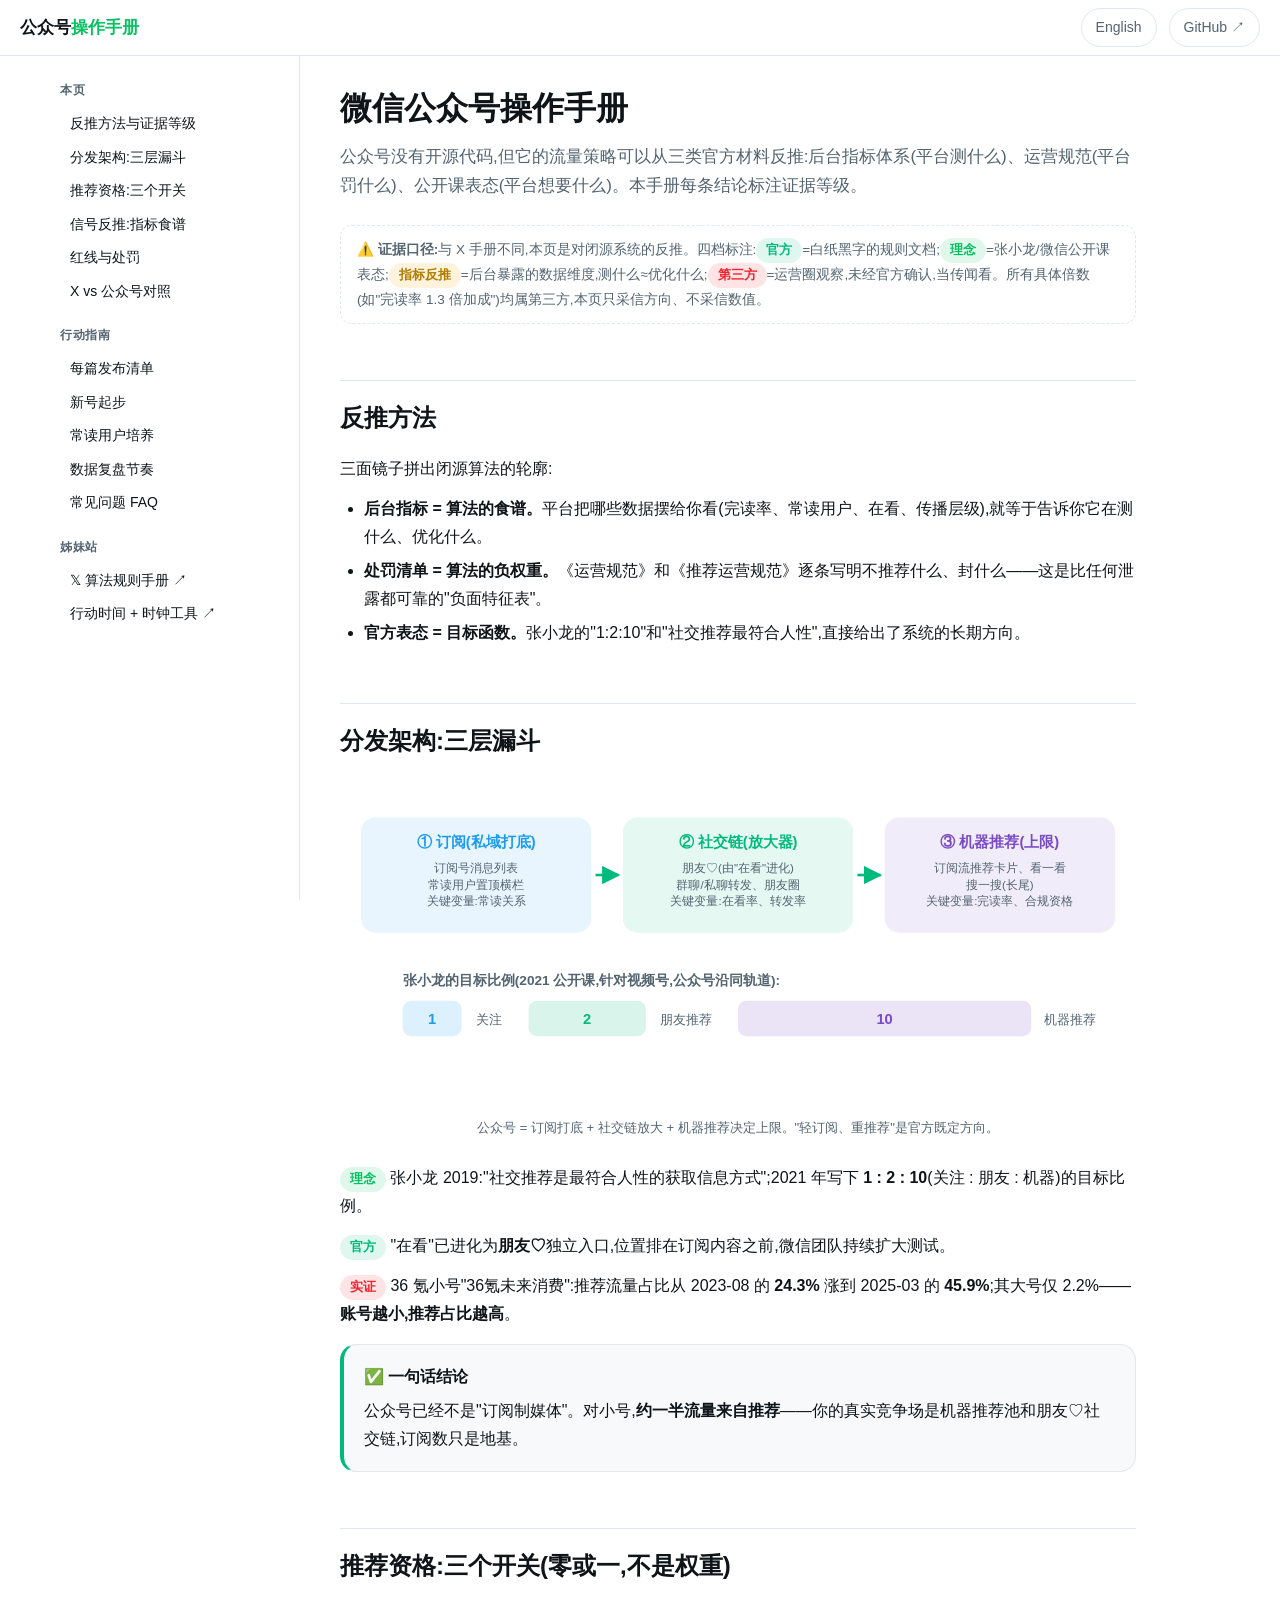
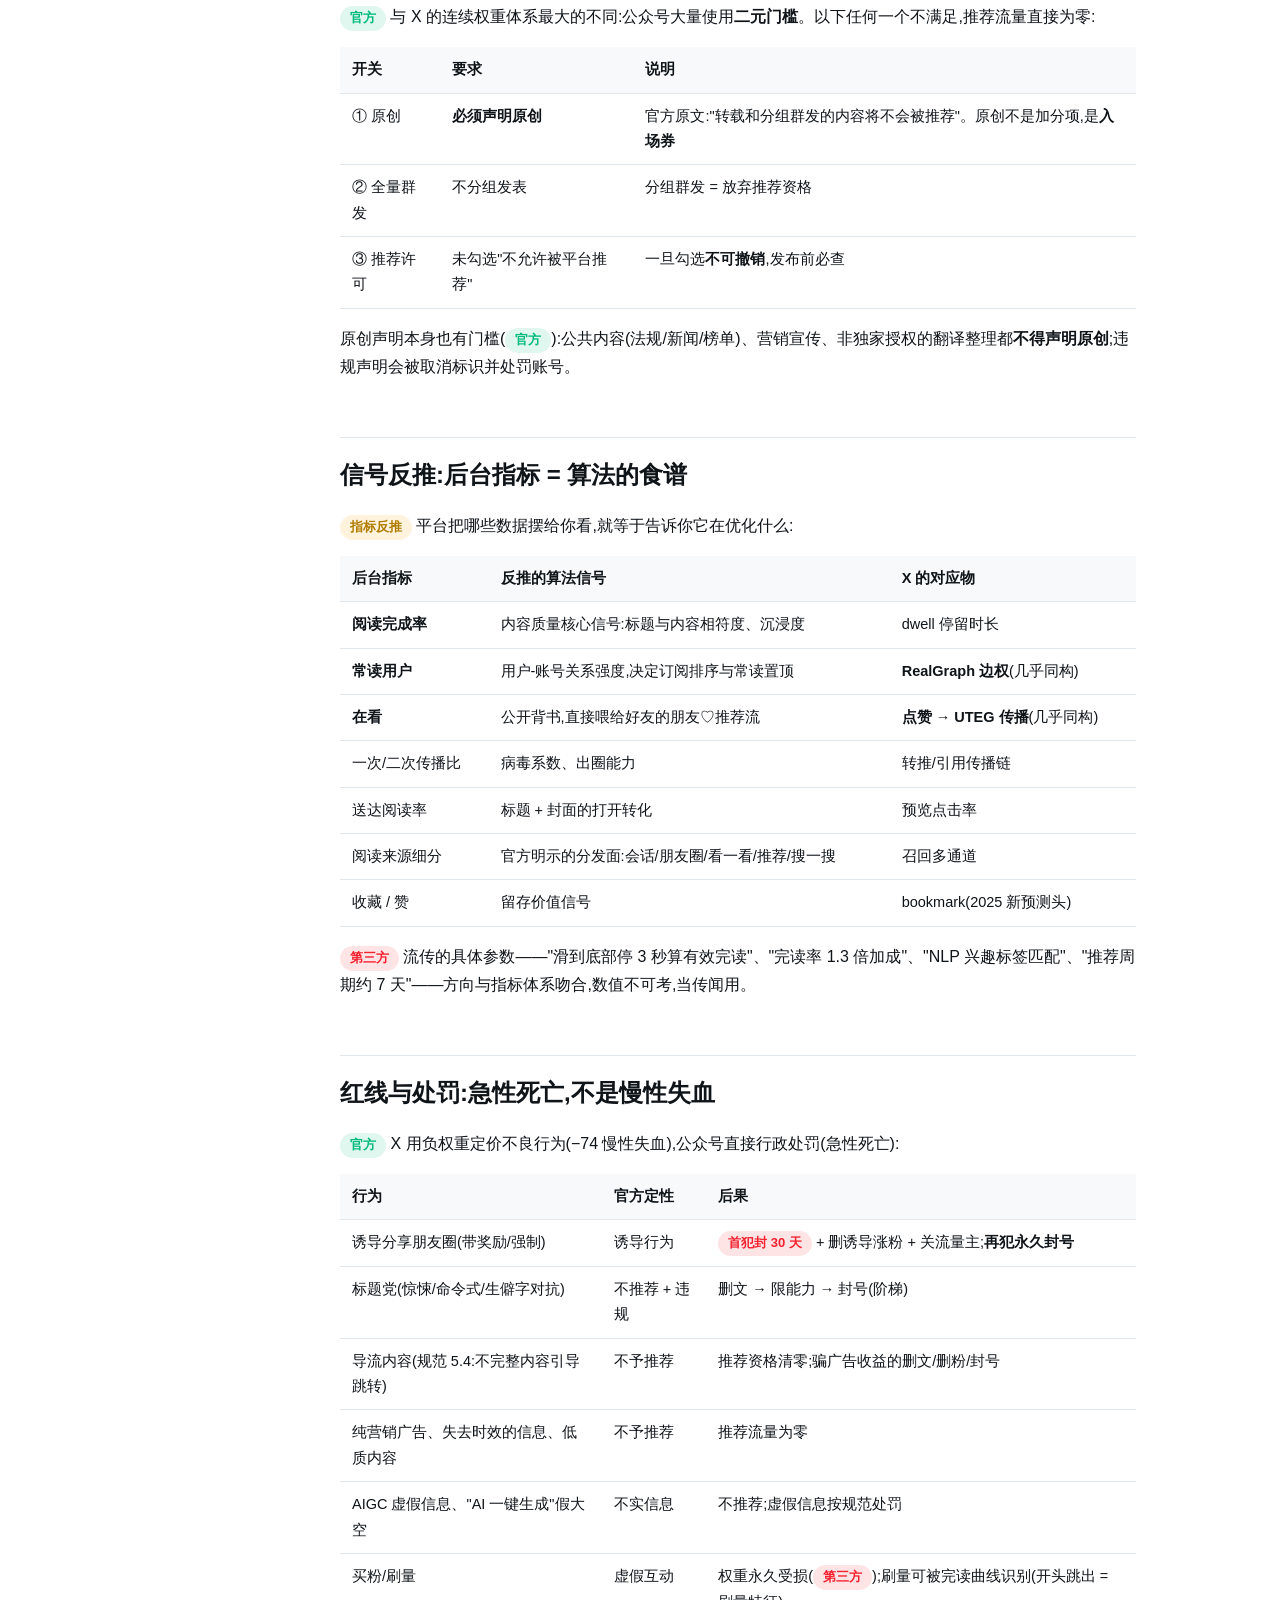
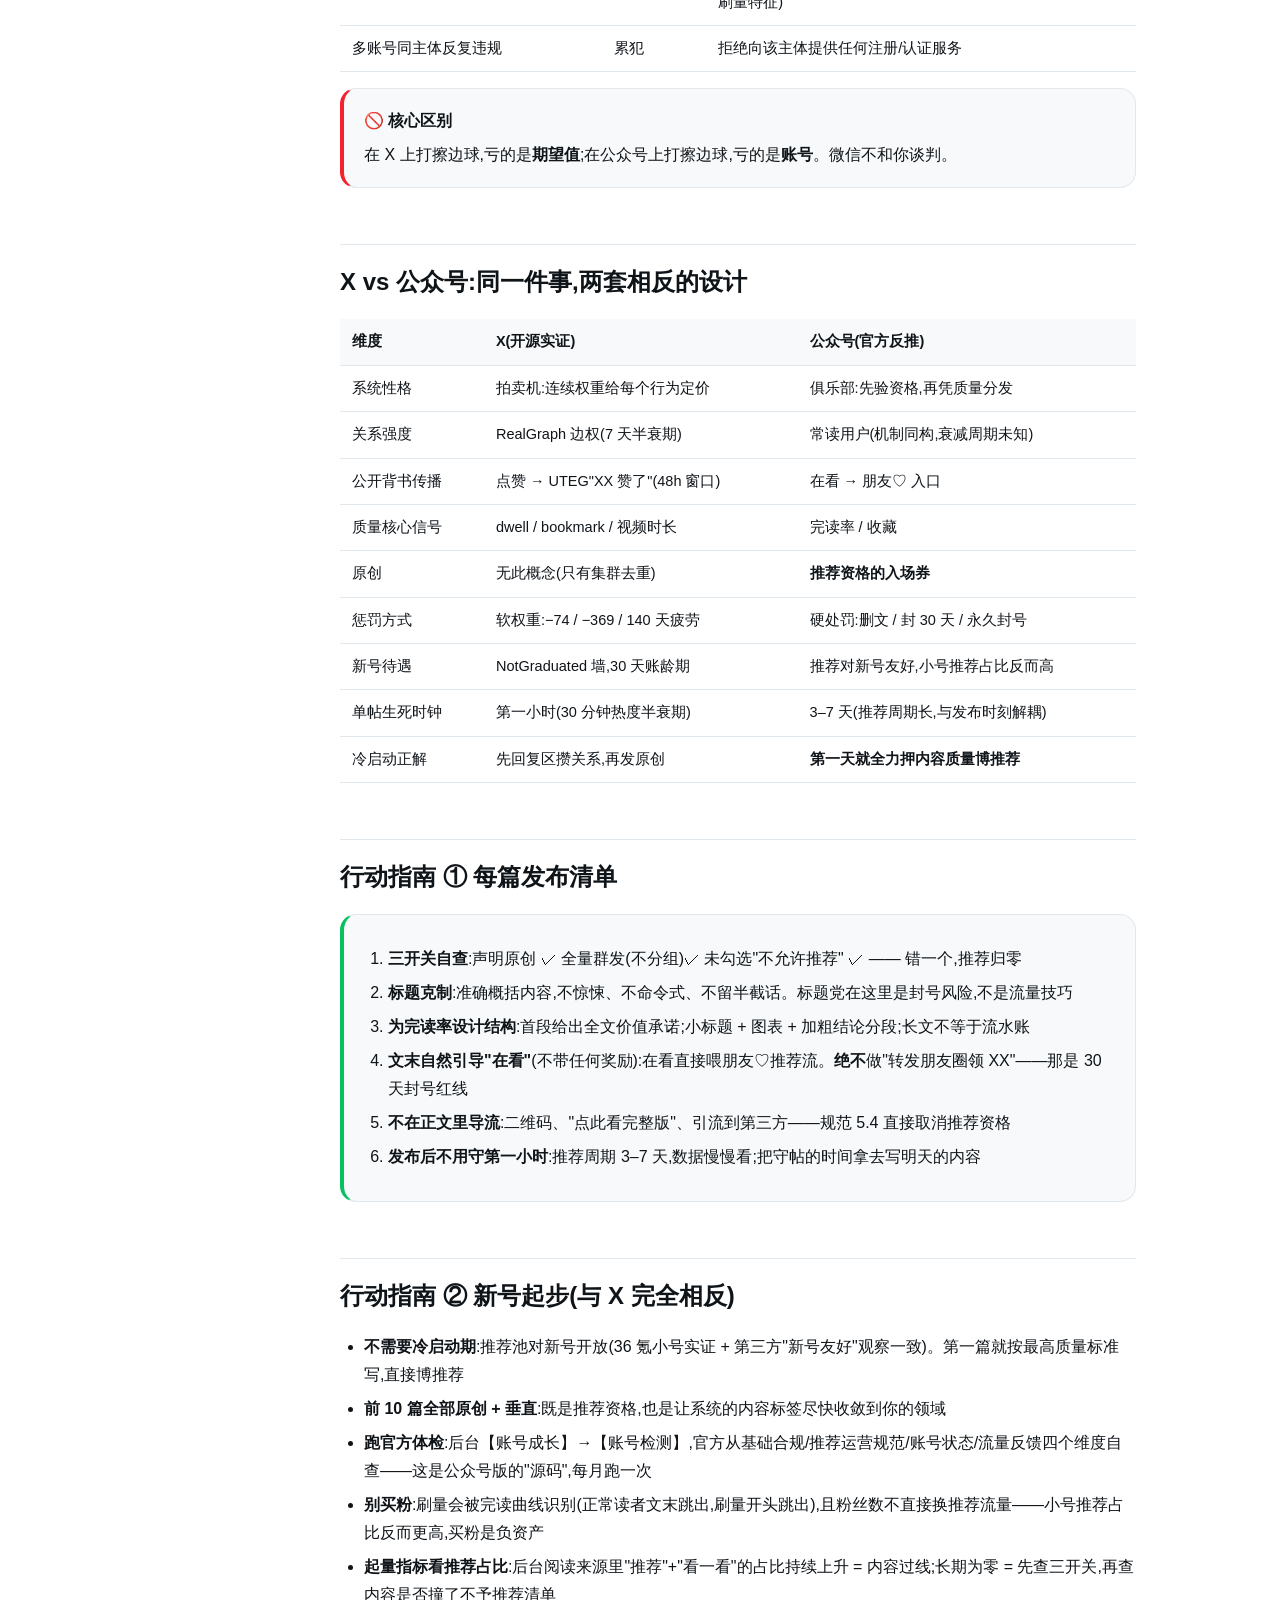
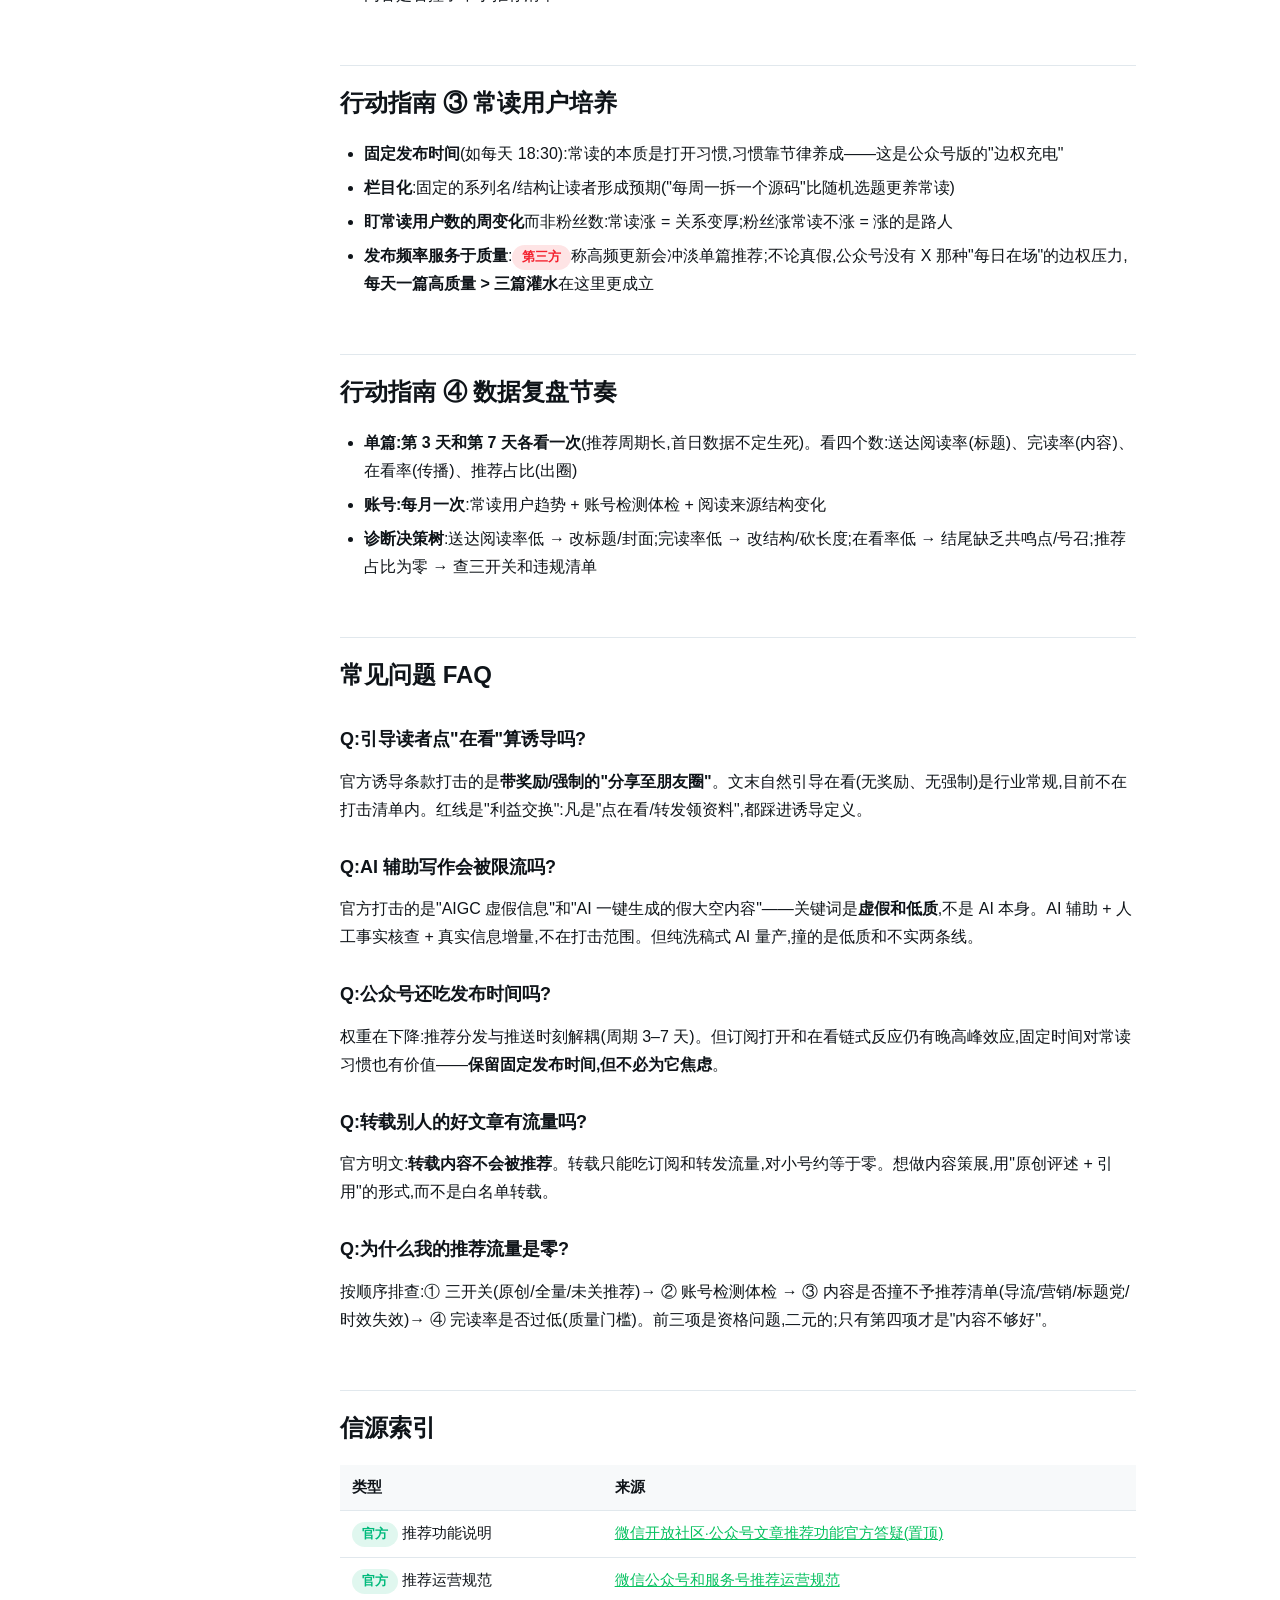
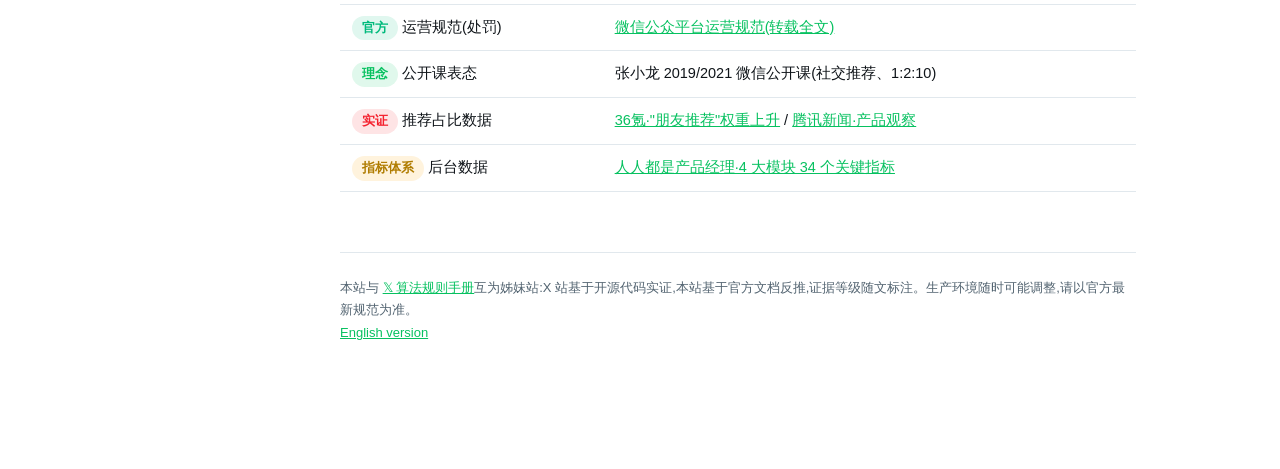
==== zh/index.html @ 5c81782d "WeChat OA Handbook: standalone bilingual site Reverse-engineered from official sources with inline e" ====
<!DOCTYPE html>
<html lang="zh-CN">
<head>
<meta charset="UTF-8">
<meta name="viewport" content="width=device-width, initial-scale=1.0">
<title>微信公众号操作手册 — 从官方文档反推的流量策略</title>
<meta name="description" content="基于微信官方运营规范、推荐运营规范、后台指标体系与公开课表态,反推公众号的分发逻辑,给出可执行的操作手册。每条结论标注证据等级。">
<link rel="stylesheet" href="../assets/style.css">
</head>
<body>

<div class="topbar">
  <a class="logo" href="./">公众号<span>操作手册</span></a>
  <div class="spacer"></div>
  <a class="lang" href="../en/">English</a>
  <a class="gh" href="https://github.com/partyfly/wechat-handbook" target="_blank">GitHub ↗</a>
</div>

<div class="layout">

<nav class="sidebar">
  <div class="group">
    <div class="group-title">本页</div>
    <a href="#method">反推方法与证据等级</a>
    <a href="#arch">分发架构:三层漏斗</a>
    <a href="#gates">推荐资格:三个开关</a>
    <a href="#signals">信号反推:指标食谱</a>
    <a href="#redlines">红线与处罚</a>
    <a href="#vs">X vs 公众号对照</a>
  </div>
  <div class="group">
    <div class="group-title">行动指南</div>
    <a href="#pb-publish">每篇发布清单</a>
    <a href="#pb-new">新号起步</a>
    <a href="#pb-loyal">常读用户培养</a>
    <a href="#pb-review">数据复盘节奏</a>
    <a href="#faq">常见问题 FAQ</a>
  </div>
  <div class="group">
    <div class="group-title">姊妹站</div>
    <a href="https://partyfly.github.io/x-algorithm-handbook/zh/" target="_blank">𝕏 算法规则手册 ↗</a>
    <a href="https://partyfly.github.io/x-algorithm-handbook/zh/timing.html" target="_blank">行动时间 + 时钟工具 ↗</a>
  </div>
</nav>

<main id="top">

<h1>微信公众号操作手册</h1>
<p class="subtitle">公众号没有开源代码,但它的流量策略可以从三类官方材料反推:后台指标体系(平台测什么)、运营规范(平台罚什么)、公开课表态(平台想要什么)。本手册每条结论标注证据等级。</p>

<div class="disclaimer">
⚠️ <strong>证据口径:</strong>与 X 手册不同,本页是对闭源系统的反推。四档标注:<span class="badge pos">官方</span>=白纸黑字的规则文档;<span class="badge info">理念</span>=张小龙/微信公开课表态;<span class="badge warn">指标反推</span>=后台暴露的数据维度,测什么≈优化什么;<span class="badge neg">第三方</span>=运营圈观察,未经官方确认,当传闻看。所有具体倍数(如"完读率 1.3 倍加成")均属第三方,本页只采信方向、不采信数值。
</div>

<h2 id="method">反推方法</h2>
<p>三面镜子拼出闭源算法的轮廓:</p>
<ul>
<li><strong>后台指标 = 算法的食谱。</strong>平台把哪些数据摆给你看(完读率、常读用户、在看、传播层级),就等于告诉你它在测什么、优化什么。</li>
<li><strong>处罚清单 = 算法的负权重。</strong>《运营规范》和《推荐运营规范》逐条写明不推荐什么、封什么——这是比任何泄露都可靠的"负面特征表"。</li>
<li><strong>官方表态 = 目标函数。</strong>张小龙的"1:2:10"和"社交推荐最符合人性",直接给出了系统的长期方向。</li>
</ul>

<h2 id="arch">分发架构:三层漏斗</h2>

<div class="figure">
<svg viewBox="0 0 760 300" xmlns="http://www.w3.org/2000/svg" font-family="-apple-system,sans-serif">
  <defs>
    <marker id="warr" viewBox="0 0 10 10" refX="9" refY="5" markerWidth="7" markerHeight="7" orient="auto-start-reverse">
      <path d="M0,0 L10,5 L0,10 z" fill="#00ba7c"/>
    </marker>
  </defs>
  <rect x="20" y="30" width="220" height="110" rx="14" fill="#1d9bf0" opacity="0.10"/>
  <text x="130" y="58" text-anchor="middle" font-size="14" font-weight="700" fill="#1d9bf0">① 订阅(私域打底)</text>
  <text x="130" y="82" text-anchor="middle" font-size="11" fill="#536471">订阅号消息列表</text>
  <text x="130" y="98" text-anchor="middle" font-size="11" fill="#536471">常读用户置顶横栏</text>
  <text x="130" y="114" text-anchor="middle" font-size="11" fill="#536471">关键变量:常读关系</text>
  <rect x="270" y="30" width="220" height="110" rx="14" fill="#00ba7c" opacity="0.10"/>
  <text x="380" y="58" text-anchor="middle" font-size="14" font-weight="700" fill="#00ba7c">② 社交链(放大器)</text>
  <text x="380" y="82" text-anchor="middle" font-size="11" fill="#536471">朋友♡(由"在看"进化)</text>
  <text x="380" y="98" text-anchor="middle" font-size="11" fill="#536471">群聊/私聊转发、朋友圈</text>
  <text x="380" y="114" text-anchor="middle" font-size="11" fill="#536471">关键变量:在看率、转发率</text>
  <rect x="520" y="30" width="220" height="110" rx="14" fill="#794bc4" opacity="0.10"/>
  <text x="630" y="58" text-anchor="middle" font-size="14" font-weight="700" fill="#794bc4">③ 机器推荐(上限)</text>
  <text x="630" y="82" text-anchor="middle" font-size="11" fill="#536471">订阅流推荐卡片、看一看</text>
  <text x="630" y="98" text-anchor="middle" font-size="11" fill="#536471">搜一搜(长尾)</text>
  <text x="630" y="114" text-anchor="middle" font-size="11" fill="#536471">关键变量:完读率、合规资格</text>
  <line x1="244" y1="85" x2="266" y2="85" stroke="#00ba7c" stroke-width="2.5" marker-end="url(#warr)"/>
  <line x1="494" y1="85" x2="516" y2="85" stroke="#00ba7c" stroke-width="2.5" marker-end="url(#warr)"/>
  <text x="60" y="190" font-size="13" font-weight="700" fill="#536471">张小龙的目标比例(2021 公开课,针对视频号,公众号沿同轨道):</text>
  <rect x="60" y="205" width="56" height="34" rx="8" fill="#1d9bf0" opacity="0.15"/>
  <text x="88" y="227" text-anchor="middle" font-size="14" font-weight="800" fill="#1d9bf0">1</text>
  <text x="130" y="227" font-size="12" fill="#536471">关注</text>
  <rect x="180" y="205" width="112" height="34" rx="8" fill="#00ba7c" opacity="0.15"/>
  <text x="236" y="227" text-anchor="middle" font-size="14" font-weight="800" fill="#00ba7c">2</text>
  <text x="306" y="227" font-size="12" fill="#536471">朋友推荐</text>
  <rect x="380" y="205" width="280" height="34" rx="8" fill="#794bc4" opacity="0.15"/>
  <text x="520" y="227" text-anchor="middle" font-size="14" font-weight="800" fill="#794bc4">10</text>
  <text x="672" y="227" font-size="12" fill="#536471">机器推荐</text>
</svg>
<div class="caption">公众号 = 订阅打底 + 社交链放大 + 机器推荐决定上限。"轻订阅、重推荐"是官方既定方向。</div>
</div>

<p><span class="badge info">理念</span> 张小龙 2019:"社交推荐是最符合人性的获取信息方式";2021 年写下 <strong>1 : 2 : 10</strong>(关注 : 朋友 : 机器)的目标比例。</p>
<p><span class="badge pos">官方</span> "在看"已进化为<strong>朋友♡</strong>独立入口,位置排在订阅内容之前,微信团队持续扩大测试。</p>
<p><span class="badge neg">实证</span> 36 氪小号"36氪未来消费":推荐流量占比从 2023-08 的 <strong>24.3%</strong> 涨到 2025-03 的 <strong>45.9%</strong>;其大号仅 2.2%——<strong>账号越小,推荐占比越高</strong>。</p>

<div class="card green">
<div class="card-title">✅ 一句话结论</div>
公众号已经不是"订阅制媒体"。对小号,<strong>约一半流量来自推荐</strong>——你的真实竞争场是机器推荐池和朋友♡社交链,订阅数只是地基。
</div>

<h2 id="gates">推荐资格:三个开关(零或一,不是权重)</h2>
<p><span class="badge pos">官方</span> 与 X 的连续权重体系最大的不同:公众号大量使用<strong>二元门槛</strong>。以下任何一个不满足,推荐流量直接为零:</p>

<table>
<thead><tr><th>开关</th><th>要求</th><th>说明</th></tr></thead>
<tbody>
<tr><td>① 原创</td><td><strong>必须声明原创</strong></td><td>官方原文:"转载和分组群发的内容将不会被推荐"。原创不是加分项,是<strong>入场券</strong></td></tr>
<tr><td>② 全量群发</td><td>不分组发表</td><td>分组群发 = 放弃推荐资格</td></tr>
<tr><td>③ 推荐许可</td><td>未勾选"不允许被平台推荐"</td><td>一旦勾选<strong>不可撤销</strong>,发布前必查</td></tr>
</tbody>
</table>

<p>原创声明本身也有门槛(<span class="badge pos">官方</span>):公共内容(法规/新闻/榜单)、营销宣传、非独家授权的翻译整理都<strong>不得声明原创</strong>;违规声明会被取消标识并处罚账号。</p>

<h2 id="signals">信号反推:后台指标 = 算法的食谱</h2>
<p><span class="badge warn">指标反推</span> 平台把哪些数据摆给你看,就等于告诉你它在优化什么:</p>

<table>
<thead><tr><th>后台指标</th><th>反推的算法信号</th><th>X 的对应物</th></tr></thead>
<tbody>
<tr><td><strong>阅读完成率</strong></td><td>内容质量核心信号:标题与内容相符度、沉浸度</td><td>dwell 停留时长</td></tr>
<tr><td><strong>常读用户</strong></td><td>用户-账号关系强度,决定订阅排序与常读置顶</td><td><strong>RealGraph 边权</strong>(几乎同构)</td></tr>
<tr><td><strong>在看</strong></td><td>公开背书,直接喂给好友的朋友♡推荐流</td><td><strong>点赞 → UTEG 传播</strong>(几乎同构)</td></tr>
<tr><td>一次/二次传播比</td><td>病毒系数、出圈能力</td><td>转推/引用传播链</td></tr>
<tr><td>送达阅读率</td><td>标题 + 封面的打开转化</td><td>预览点击率</td></tr>
<tr><td>阅读来源细分</td><td>官方明示的分发面:会话/朋友圈/看一看/推荐/搜一搜</td><td>召回多通道</td></tr>
<tr><td>收藏 / 赞</td><td>留存价值信号</td><td>bookmark(2025 新预测头)</td></tr>
</tbody>
</table>

<p><span class="badge neg">第三方</span> 流传的具体参数——"滑到底部停 3 秒算有效完读"、"完读率 1.3 倍加成"、"NLP 兴趣标签匹配"、"推荐周期约 7 天"——方向与指标体系吻合,数值不可考,当传闻用。</p>

<h2 id="redlines">红线与处罚:急性死亡,不是慢性失血</h2>
<p><span class="badge pos">官方</span> X 用负权重定价不良行为(−74 慢性失血),公众号直接行政处罚(急性死亡):</p>

<table>
<thead><tr><th>行为</th><th>官方定性</th><th>后果</th></tr></thead>
<tbody>
<tr><td>诱导分享朋友圈(带奖励/强制)</td><td>诱导行为</td><td><span class="badge neg">首犯封 30 天</span> + 删诱导涨粉 + 关流量主;<strong>再犯永久封号</strong></td></tr>
<tr><td>标题党(惊悚/命令式/生僻字对抗)</td><td>不推荐 + 违规</td><td>删文 → 限能力 → 封号(阶梯)</td></tr>
<tr><td>导流内容(规范 5.4:不完整内容引导跳转)</td><td>不予推荐</td><td>推荐资格清零;骗广告收益的删文/删粉/封号</td></tr>
<tr><td>纯营销广告、失去时效的信息、低质内容</td><td>不予推荐</td><td>推荐流量为零</td></tr>
<tr><td>AIGC 虚假信息、"AI 一键生成"假大空</td><td>不实信息</td><td>不推荐;虚假信息按规范处罚</td></tr>
<tr><td>买粉/刷量</td><td>虚假互动</td><td>权重永久受损(<span class="badge neg">第三方</span>);刷量可被完读曲线识别(开头跳出 = 刷量特征)</td></tr>
<tr><td>多账号同主体反复违规</td><td>累犯</td><td>拒绝向该主体提供任何注册/认证服务</td></tr>
</tbody>
</table>

<div class="card red">
<div class="card-title">🚫 核心区别</div>
在 X 上打擦边球,亏的是<strong>期望值</strong>;在公众号上打擦边球,亏的是<strong>账号</strong>。微信不和你谈判。
</div>

<h2 id="vs">X vs 公众号:同一件事,两套相反的设计</h2>

<table>
<thead><tr><th>维度</th><th>X(开源实证)</th><th>公众号(官方反推)</th></tr></thead>
<tbody>
<tr><td>系统性格</td><td>拍卖机:连续权重给每个行为定价</td><td>俱乐部:先验资格,再凭质量分发</td></tr>
<tr><td>关系强度</td><td>RealGraph 边权(7 天半衰期)</td><td>常读用户(机制同构,衰减周期未知)</td></tr>
<tr><td>公开背书传播</td><td>点赞 → UTEG"XX 赞了"(48h 窗口)</td><td>在看 → 朋友♡ 入口</td></tr>
<tr><td>质量核心信号</td><td>dwell / bookmark / 视频时长</td><td>完读率 / 收藏</td></tr>
<tr><td>原创</td><td>无此概念(只有集群去重)</td><td><strong>推荐资格的入场券</strong></td></tr>
<tr><td>惩罚方式</td><td>软权重:−74 / −369 / 140 天疲劳</td><td>硬处罚:删文 / 封 30 天 / 永久封号</td></tr>
<tr><td>新号待遇</td><td>NotGraduated 墙,30 天账龄期</td><td>推荐对新号友好,小号推荐占比反而高</td></tr>
<tr><td>单帖生死时钟</td><td>第一小时(30 分钟热度半衰期)</td><td>3–7 天(推荐周期长,与发布时刻解耦)</td></tr>
<tr><td>冷启动正解</td><td>先回复区攒关系,再发原创</td><td><strong>第一天就全力押内容质量博推荐</strong></td></tr>
</tbody>
</table>

<h2 id="pb-publish">行动指南 ① 每篇发布清单</h2>
<div class="card blue">
<ol>
<li><strong>三开关自查</strong>:声明原创 ✓ 全量群发(不分组)✓ 未勾选"不允许推荐" ✓ —— 错一个,推荐归零</li>
<li><strong>标题克制</strong>:准确概括内容,不惊悚、不命令式、不留半截话。标题党在这里是封号风险,不是流量技巧</li>
<li><strong>为完读率设计结构</strong>:首段给出全文价值承诺;小标题 + 图表 + 加粗结论分段;长文不等于流水账</li>
<li><strong>文末自然引导"在看"</strong>(不带任何奖励):在看直接喂朋友♡推荐流。<strong>绝不</strong>做"转发朋友圈领 XX"——那是 30 天封号红线</li>
<li><strong>不在正文里导流</strong>:二维码、"点此看完整版"、引流到第三方——规范 5.4 直接取消推荐资格</li>
<li><strong>发布后不用守第一小时</strong>:推荐周期 3–7 天,数据慢慢看;把守帖的时间拿去写明天的内容</li>
</ol>
</div>

<h2 id="pb-new">行动指南 ② 新号起步(与 X 完全相反)</h2>
<ul>
<li><strong>不需要冷启动期</strong>:推荐池对新号开放(36 氪小号实证 + 第三方"新号友好"观察一致)。第一篇就按最高质量标准写,直接博推荐</li>
<li><strong>前 10 篇全部原创 + 垂直</strong>:既是推荐资格,也是让系统的内容标签尽快收敛到你的领域</li>
<li><strong>跑官方体检</strong>:后台【账号成长】→【账号检测】,官方从基础合规/推荐运营规范/账号状态/流量反馈四个维度自查——这是公众号版的"源码",每月跑一次</li>
<li><strong>别买粉</strong>:刷量会被完读曲线识别(正常读者文末跳出,刷量开头跳出),且粉丝数不直接换推荐流量——小号推荐占比反而更高,买粉是负资产</li>
<li><strong>起量指标看推荐占比</strong>:后台阅读来源里"推荐"+"看一看"的占比持续上升 = 内容过线;长期为零 = 先查三开关,再查内容是否撞了不予推荐清单</li>
</ul>

<h2 id="pb-loyal">行动指南 ③ 常读用户培养</h2>
<ul>
<li><strong>固定发布时间</strong>(如每天 18:30):常读的本质是打开习惯,习惯靠节律养成——这是公众号版的"边权充电"</li>
<li><strong>栏目化</strong>:固定的系列名/结构让读者形成预期("每周一拆一个源码"比随机选题更养常读)</li>
<li><strong>盯常读用户数的周变化</strong>而非粉丝数:常读涨 = 关系变厚;粉丝涨常读不涨 = 涨的是路人</li>
<li><strong>发布频率服务于质量</strong>:<span class="badge neg">第三方</span>称高频更新会冲淡单篇推荐;不论真假,公众号没有 X 那种"每日在场"的边权压力,<strong>每天一篇高质量 &gt; 三篇灌水</strong>在这里更成立</li>
</ul>

<h2 id="pb-review">行动指南 ④ 数据复盘节奏</h2>
<ul>
<li><strong>单篇:第 3 天和第 7 天各看一次</strong>(推荐周期长,首日数据不定生死)。看四个数:送达阅读率(标题)、完读率(内容)、在看率(传播)、推荐占比(出圈)</li>
<li><strong>账号:每月一次</strong>:常读用户趋势 + 账号检测体检 + 阅读来源结构变化</li>
<li><strong>诊断决策树</strong>:送达阅读率低 → 改标题/封面;完读率低 → 改结构/砍长度;在看率低 → 结尾缺乏共鸣点/号召;推荐占比为零 → 查三开关和违规清单</li>
</ul>

<h2 id="faq">常见问题 FAQ</h2>

<h3>Q:引导读者点"在看"算诱导吗?</h3>
<p>官方诱导条款打击的是<strong>带奖励/强制的"分享至朋友圈"</strong>。文末自然引导在看(无奖励、无强制)是行业常规,目前不在打击清单内。红线是"利益交换":凡是"点在看/转发领资料",都踩进诱导定义。</p>

<h3>Q:AI 辅助写作会被限流吗?</h3>
<p>官方打击的是"AIGC 虚假信息"和"AI 一键生成的假大空内容"——关键词是<strong>虚假和低质</strong>,不是 AI 本身。AI 辅助 + 人工事实核查 + 真实信息增量,不在打击范围。但纯洗稿式 AI 量产,撞的是低质和不实两条线。</p>

<h3>Q:公众号还吃发布时间吗?</h3>
<p>权重在下降:推荐分发与推送时刻解耦(周期 3–7 天)。但订阅打开和在看链式反应仍有晚高峰效应,固定时间对常读习惯也有价值——<strong>保留固定发布时间,但不必为它焦虑</strong>。</p>

<h3>Q:转载别人的好文章有流量吗?</h3>
<p>官方明文:<strong>转载内容不会被推荐</strong>。转载只能吃订阅和转发流量,对小号约等于零。想做内容策展,用"原创评述 + 引用"的形式,而不是白名单转载。</p>

<h3>Q:为什么我的推荐流量是零?</h3>
<p>按顺序排查:① 三开关(原创/全量/未关推荐)→ ② 账号检测体检 → ③ 内容是否撞不予推荐清单(导流/营销/标题党/时效失效)→ ④ 完读率是否过低(质量门槛)。前三项是资格问题,二元的;只有第四项才是"内容不够好"。</p>

<h2 id="sources">信源索引</h2>
<table>
<thead><tr><th>类型</th><th>来源</th></tr></thead>
<tbody>
<tr><td><span class="badge pos">官方</span> 推荐功能说明</td><td><a href="https://developers.weixin.qq.com/community/develop/doc/0000a4c99dccb8f21d816ffe661009" target="_blank">微信开放社区·公众号文章推荐功能官方答疑(置顶)</a></td></tr>
<tr><td><span class="badge pos">官方</span> 推荐运营规范</td><td><a href="https://developers.weixin.qq.com/community/develop/article/doc/00080ea36a43e83f42241d81466813" target="_blank">微信公众号和服务号推荐运营规范</a></td></tr>
<tr><td><span class="badge pos">官方</span> 运营规范(处罚)</td><td><a href="https://www.cnblogs.com/txw1958/p/weixin-mp-rules.html" target="_blank">微信公众平台运营规范(转载全文)</a></td></tr>
<tr><td><span class="badge info">理念</span> 公开课表态</td><td>张小龙 2019/2021 微信公开课(社交推荐、1:2:10)</td></tr>
<tr><td><span class="badge neg">实证</span> 推荐占比数据</td><td><a href="https://36kr.com/p/3211329723614340" target="_blank">36氪·"朋友推荐"权重上升</a> / <a href="https://news.qq.com/rain/a/20250318A0852200" target="_blank">腾讯新闻·产品观察</a></td></tr>
<tr><td><span class="badge warn">指标体系</span> 后台数据</td><td><a href="https://www.woshipm.com/operate/3375626.html" target="_blank">人人都是产品经理·4 大模块 34 个关键指标</a></td></tr>
</tbody>
</table>

<footer>
本站与 <a href="https://partyfly.github.io/x-algorithm-handbook/zh/" target="_blank">𝕏 算法规则手册</a>互为姊妹站:X 站基于开源代码实证,本站基于官方文档反推,证据等级随文标注。生产环境随时可能调整,请以官方最新规范为准。<br>
<a href="../en/">English version</a>
</footer>

</main>
</div>
</body>
</html>
---- assets/style.css ----
:root {
  --bg: #ffffff;
  --bg-soft: #f7f9fa;
  --text: #0f1419;
  --text-soft: #536471;
  --accent: #07c160;
  --accent-dark: #06ad56;
  --green: #00ba7c;
  --red: #f4212e;
  --amber: #ffad1f;
  --border: #e1e8ed;
  --code-bg: #f1f3f4;
  --sidebar-w: 260px;
}

@media (prefers-color-scheme: dark) {
  :root {
    --bg: #15202b;
    --bg-soft: #1c2732;
    --text: #f7f9f9;
    --text-soft: #8b98a5;
    --border: #38444d;
    --code-bg: #253341;
  }
}

* { box-sizing: border-box; margin: 0; padding: 0; }

html { scroll-behavior: smooth; scroll-padding-top: 70px; }

body {
  font-family: -apple-system, BlinkMacSystemFont, "Segoe UI", Roboto, "PingFang SC", "Hiragino Sans GB", "Microsoft YaHei", sans-serif;
  background: var(--bg);
  color: var(--text);
  line-height: 1.75;
}

/* ===== Top bar ===== */
.topbar {
  position: fixed; top: 0; left: 0; right: 0; height: 56px; z-index: 100;
  display: flex; align-items: center; gap: 12px;
  padding: 0 20px;
  background: var(--bg);
  border-bottom: 1px solid var(--border);
}
.topbar .logo { font-weight: 800; font-size: 17px; text-decoration: none; color: var(--text); }
.topbar .logo span { color: var(--accent); }
.topbar .spacer { flex: 1; }
.topbar a.lang, .topbar a.gh {
  text-decoration: none; color: var(--text-soft); font-size: 14px;
  padding: 6px 14px; border: 1px solid var(--border); border-radius: 999px;
}
.topbar a.lang:hover, .topbar a.gh:hover { color: var(--accent); border-color: var(--accent); }

/* ===== Layout ===== */
.layout { display: flex; max-width: 1200px; margin: 0 auto; padding-top: 56px; }

nav.sidebar {
  width: var(--sidebar-w); flex-shrink: 0;
  position: sticky; top: 56px; height: calc(100vh - 56px);
  overflow-y: auto; padding: 24px 8px 40px 20px;
  border-right: 1px solid var(--border);
  font-size: 14px;
}
nav.sidebar .group { margin-bottom: 18px; }
nav.sidebar .group-title {
  font-size: 12px; text-transform: uppercase; letter-spacing: .06em;
  color: var(--text-soft); margin-bottom: 6px; font-weight: 700;
}
nav.sidebar a {
  display: block; color: var(--text); text-decoration: none;
  padding: 4px 10px; border-radius: 8px; margin: 1px 0;
}
nav.sidebar a:hover { background: var(--bg-soft); color: var(--accent); }

main {
  flex: 1; min-width: 0; padding: 32px 24px 100px 40px;
  max-width: 860px;
}

/* ===== Typography ===== */
h1 { font-size: 32px; line-height: 1.3; margin-bottom: 8px; }
.subtitle { color: var(--text-soft); font-size: 17px; margin-bottom: 24px; }
h2 {
  font-size: 24px; margin: 56px 0 16px; padding-top: 16px;
  border-top: 1px solid var(--border);
}
h3 { font-size: 18px; margin: 28px 0 10px; }
p { margin: 12px 0; }
ul, ol { margin: 12px 0 12px 24px; }
li { margin: 6px 0; }
strong { font-weight: 700; }

code {
  font-family: ui-monospace, SFMono-Regular, Menlo, monospace;
  font-size: 0.86em; background: var(--code-bg);
  padding: 2px 6px; border-radius: 6px; word-break: break-all;
}

a { color: var(--accent); }

/* ===== Components ===== */
.card {
  background: var(--bg-soft); border: 1px solid var(--border);
  border-radius: 16px; padding: 18px 20px; margin: 16px 0;
}
.card.green { border-left: 4px solid var(--green); }
.card.red { border-left: 4px solid var(--red); }
.card.amber { border-left: 4px solid var(--amber); }
.card.blue { border-left: 4px solid var(--accent); }
.card .card-title { font-weight: 700; margin-bottom: 6px; }

table {
  width: 100%; border-collapse: collapse; margin: 16px 0; font-size: 14.5px;
}
th, td { padding: 10px 12px; border-bottom: 1px solid var(--border); text-align: left; vertical-align: top; }
th { background: var(--bg-soft); font-weight: 700; }
tr:hover td { background: var(--bg-soft); }

.badge {
  display: inline-block; padding: 1px 10px; border-radius: 999px;
  font-size: 13px; font-weight: 700; white-space: nowrap;
}
.badge.pos { background: rgba(0,186,124,.12); color: var(--green); }
.badge.neg { background: rgba(244,33,46,.12); color: var(--red); }
.badge.warn { background: rgba(255,173,31,.15); color: #b07c00; }
.badge.info { background: rgba(7,193,96,.12); color: var(--accent); }

.src {
  font-size: 12.5px; color: var(--text-soft); margin-top: 4px;
}
.src code { font-size: 11.5px; }

.figure { margin: 24px 0; text-align: center; }
.figure svg { max-width: 100%; height: auto; }
.figure .caption { font-size: 13px; color: var(--text-soft); margin-top: 8px; }

.disclaimer {
  font-size: 13.5px; color: var(--text-soft);
  border: 1px dashed var(--border); border-radius: 12px; padding: 12px 16px; margin: 20px 0;
}

footer {
  border-top: 1px solid var(--border);
  margin-top: 60px; padding: 24px 0; font-size: 13px; color: var(--text-soft);
}

/* ===== Landing ===== */
.landing {
  min-height: 100vh; display: flex; flex-direction: column;
  align-items: center; justify-content: center; gap: 20px; padding: 24px; text-align: center;
}
.landing h1 { font-size: 40px; }
.landing p { color: var(--text-soft); max-width: 480px; }
.landing .choices { display: flex; gap: 16px; margin-top: 12px; }
.landing .choices a {
  text-decoration: none; font-weight: 700; font-size: 17px;
  padding: 14px 36px; border-radius: 999px;
  background: var(--accent); color: #fff;
}
.landing .choices a.alt { background: var(--bg-soft); color: var(--text); border: 1px solid var(--border); }

/* ===== Mobile ===== */
@media (max-width: 900px) {
  nav.sidebar { display: none; }
  main { padding: 24px 18px 80px; }
  h1 { font-size: 26px; }
  h2 { font-size: 21px; }
  table { font-size: 13px; display: block; overflow-x: auto; }
}

/* ===== Timing clock ===== */
.clock-controls { display: flex; gap: 16px; flex-wrap: wrap; margin: 20px 0; }
.clock-ctl { display: flex; flex-direction: column; gap: 4px; font-size: 13px; color: var(--text-soft); }
.clock-ctl select {
  font-size: 15px; padding: 8px 12px; border-radius: 10px;
  border: 1px solid var(--border); background: var(--bg-soft); color: var(--text);
  min-width: 220px;
}
.clock-stage { position: relative; max-width: 520px; margin: 0 auto; }
.timing-svg { width: 100%; height: auto; display: block; }
.clock-sector { cursor: pointer; transition: opacity .15s; }
.clock-sector:hover { opacity: .8; }
.clock-sector.best { stroke: var(--green); stroke-width: 1.5; }
.clock-num { font-size: 13px; font-weight: 700; fill: var(--text-soft); }
.clock-tick { stroke: var(--border); stroke-width: 1.5; }
.clock-center { fill: var(--bg-soft); stroke: var(--border); }
.clock-time { font-size: 26px; font-weight: 800; fill: var(--text); }
.clock-sub { font-size: 12px; fill: var(--text-soft); }
.clock-needle { stroke: var(--red); stroke-width: 2.5; stroke-linecap: round; }
.clock-needle-dot { fill: var(--red); }
.clock-tip {
  position: absolute; z-index: 10; pointer-events: none;
  background: var(--bg); border: 1px solid var(--border); border-radius: 12px;
  padding: 10px 12px; font-size: 12.5px; line-height: 1.6; width: 180px;
  box-shadow: 0 6px 24px rgba(0,0,0,.12);
}
.clock-tip .tip-sub { color: var(--text-soft); margin-top: 4px; }
.clock-windows { margin: 18px 0 6px; }
.clock-windows .win-row { margin: 8px 0; }
.clock-windows code { margin-right: 6px; font-size: 14px; }
.clock-audience { margin: 18px 0; }
.aud-title { font-size: 13px; color: var(--text-soft); margin-bottom: 8px; }
.aud-row { display: flex; align-items: center; gap: 10px; margin: 4px 0; font-size: 13.5px; }
.aud-name { width: 130px; flex-shrink: 0; }
.aud-bar { flex: 1; height: 8px; background: var(--bg-soft); border-radius: 999px; overflow: hidden; }
.aud-bar span { display: block; height: 100%; background: var(--accent); border-radius: 999px; }
.aud-pct { width: 42px; text-align: right; color: var(--text-soft); font-size: 12.5px; }
.legend-tiers { display: flex; gap: 14px; flex-wrap: wrap; margin: 12px 0; font-size: 13px; }
.legend-tiers .lg { display: flex; align-items: center; gap: 6px; }
.legend-tiers .sw { width: 14px; height: 14px; border-radius: 4px; display: inline-block; }
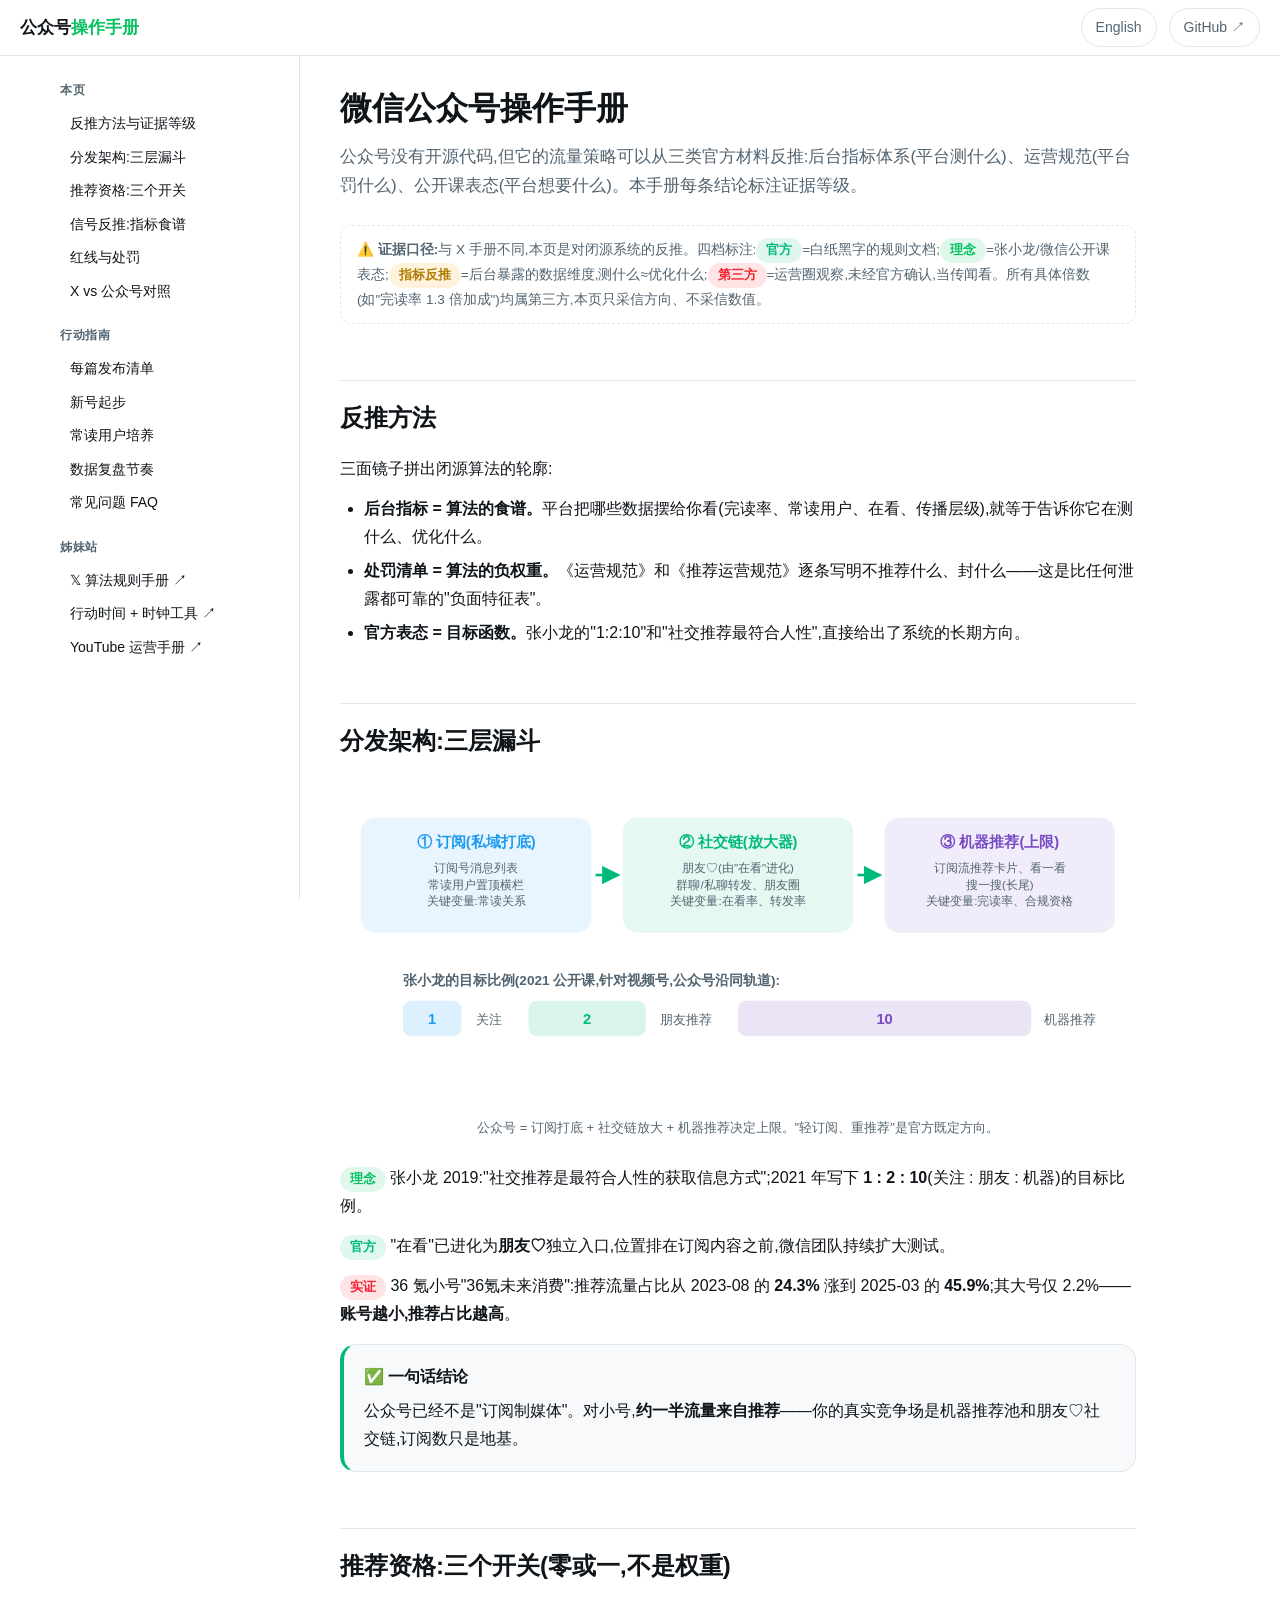
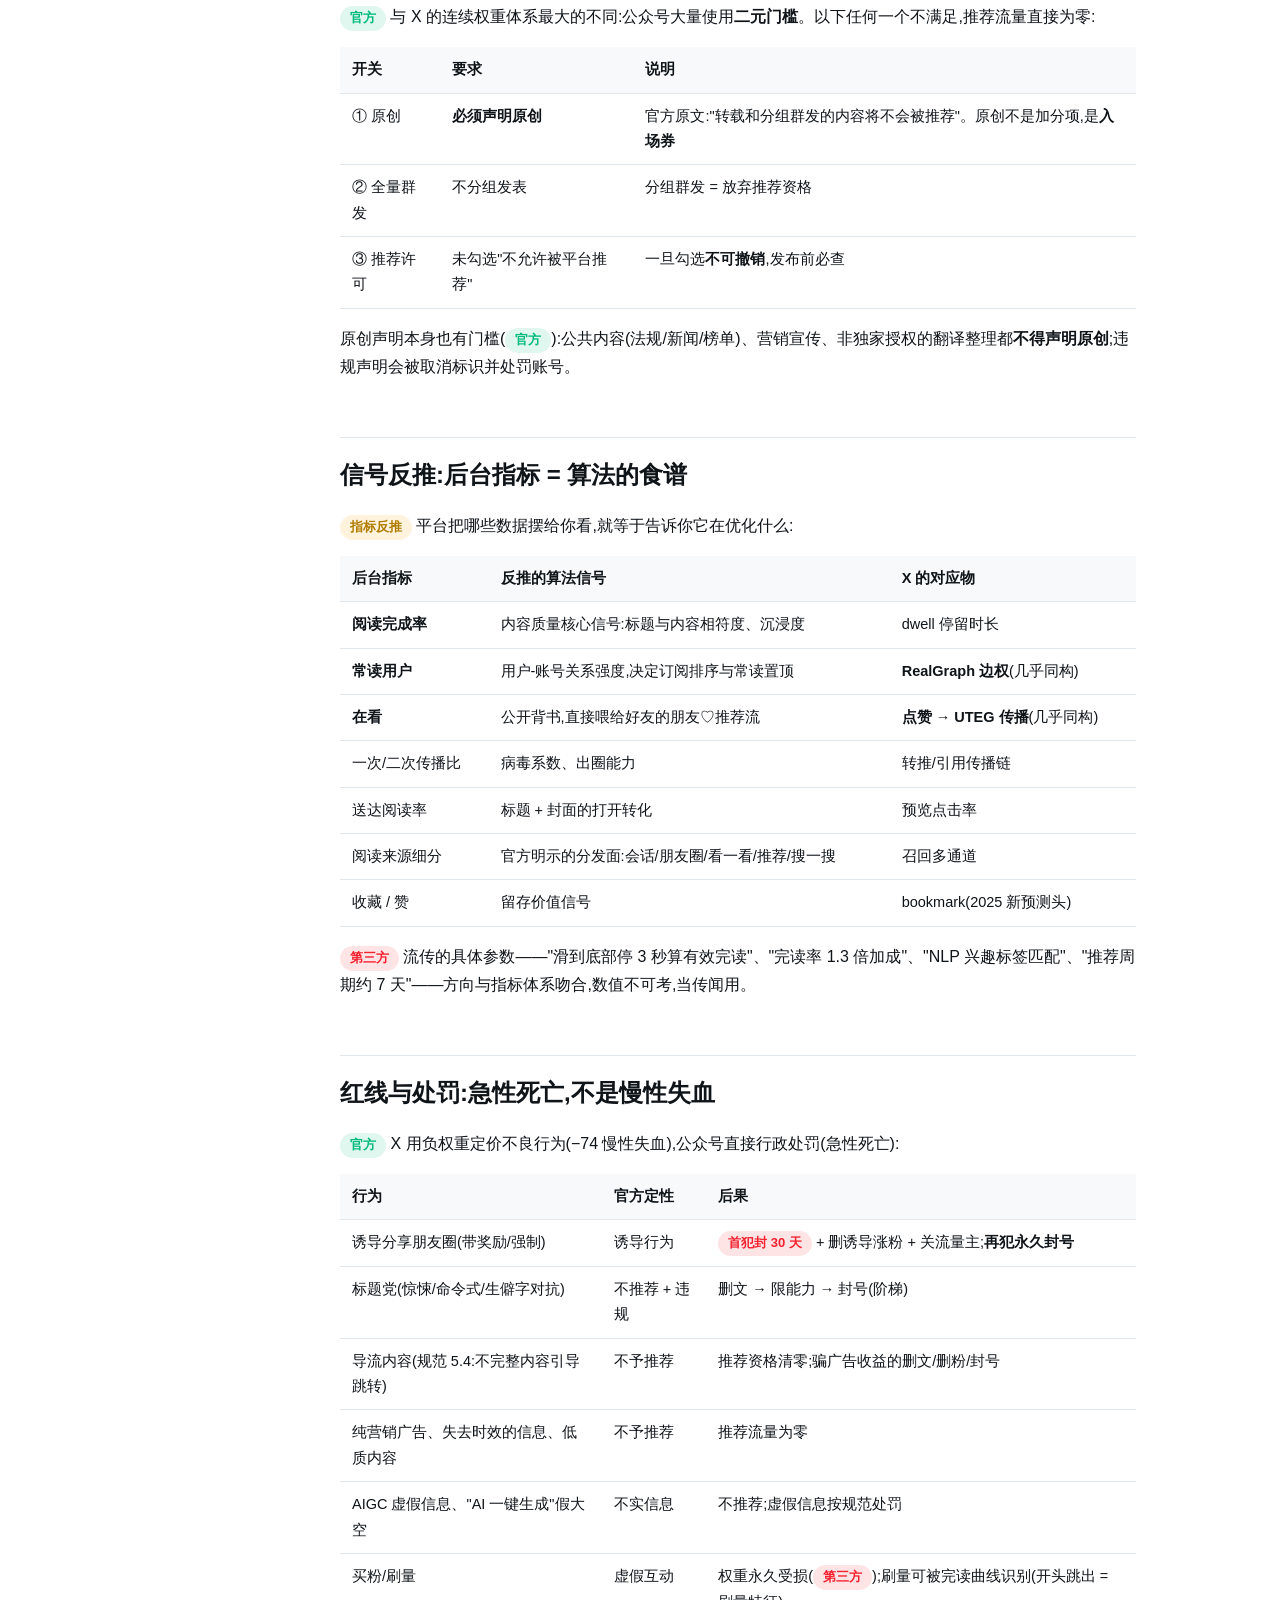
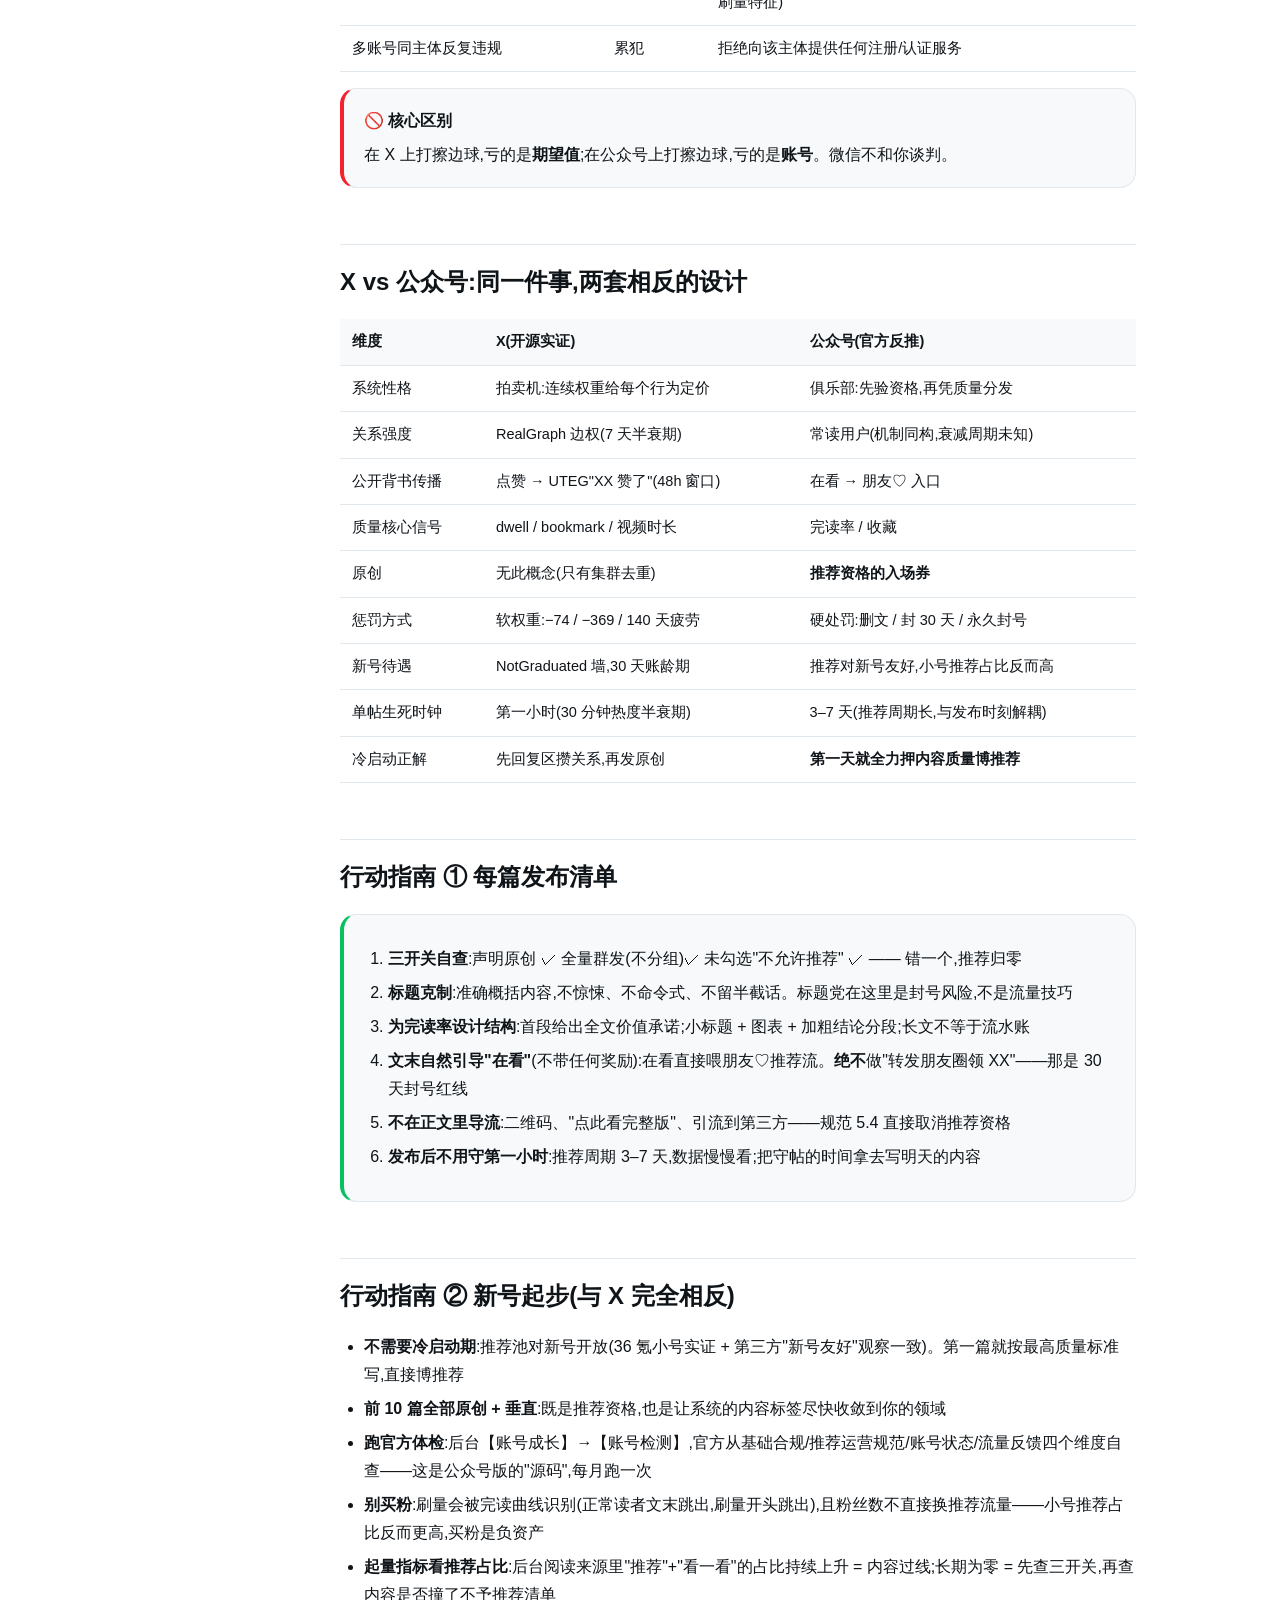
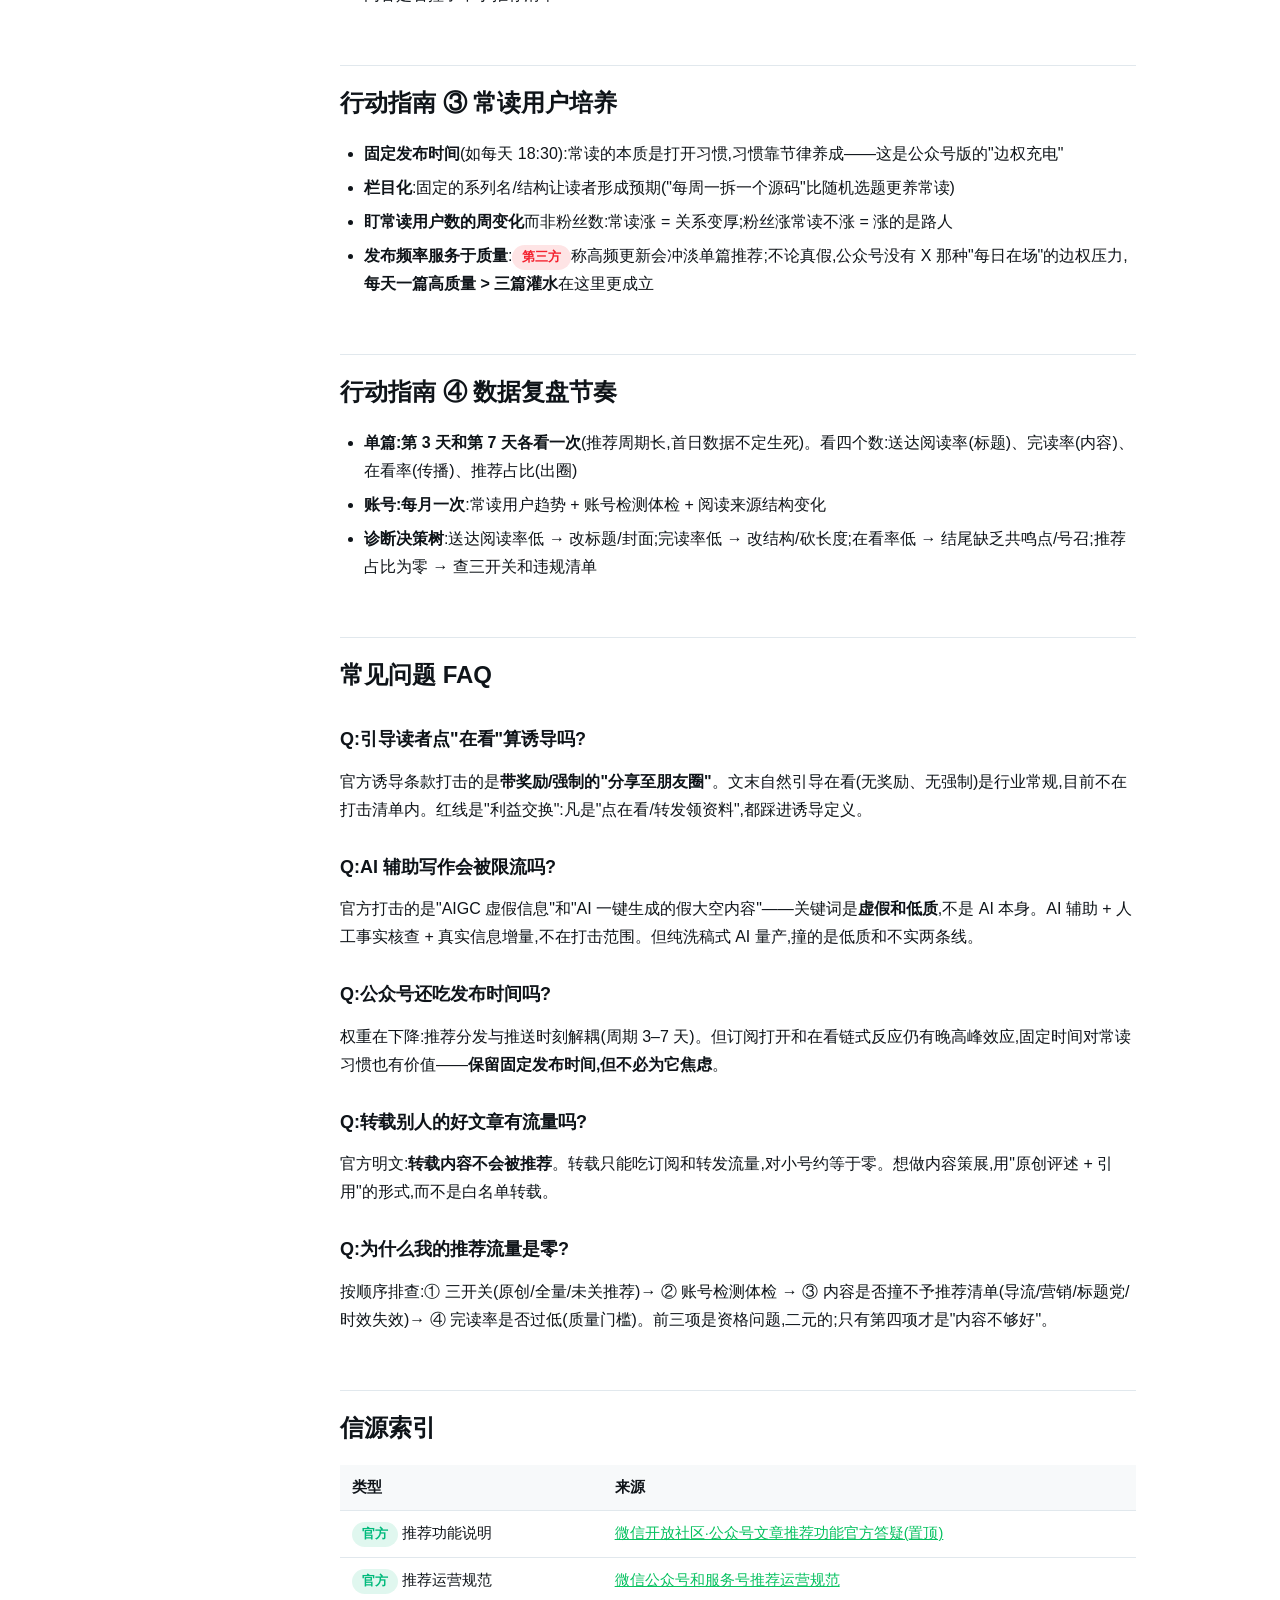
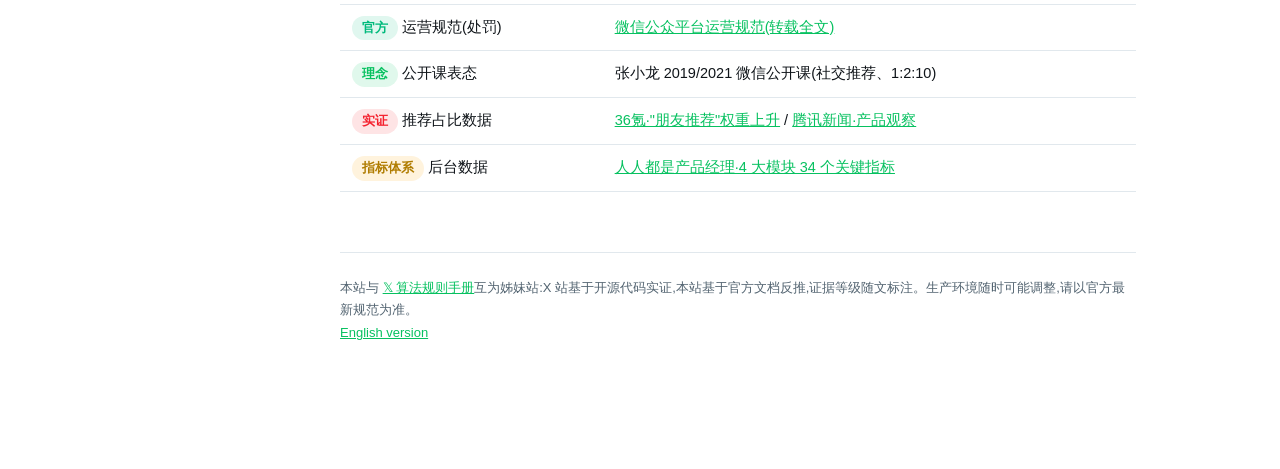
==== commit f051ed2c: "Cross-link YouTube Playbook (sister site)" ====
--- a/zh/index.html
+++ b/zh/index.html
@@ -40,6 +40,7 @@
     <div class="group-title">姊妹站</div>
     <a href="https://partyfly.github.io/x-algorithm-handbook/zh/" target="_blank">𝕏 算法规则手册 ↗</a>
     <a href="https://partyfly.github.io/x-algorithm-handbook/zh/timing.html" target="_blank">行动时间 + 时钟工具 ↗</a>
+    <a href="https://partyfly.github.io/youtube-handbook/zh/" target="_blank">YouTube 运营手册 ↗</a>
   </div>
 </nav>
 
